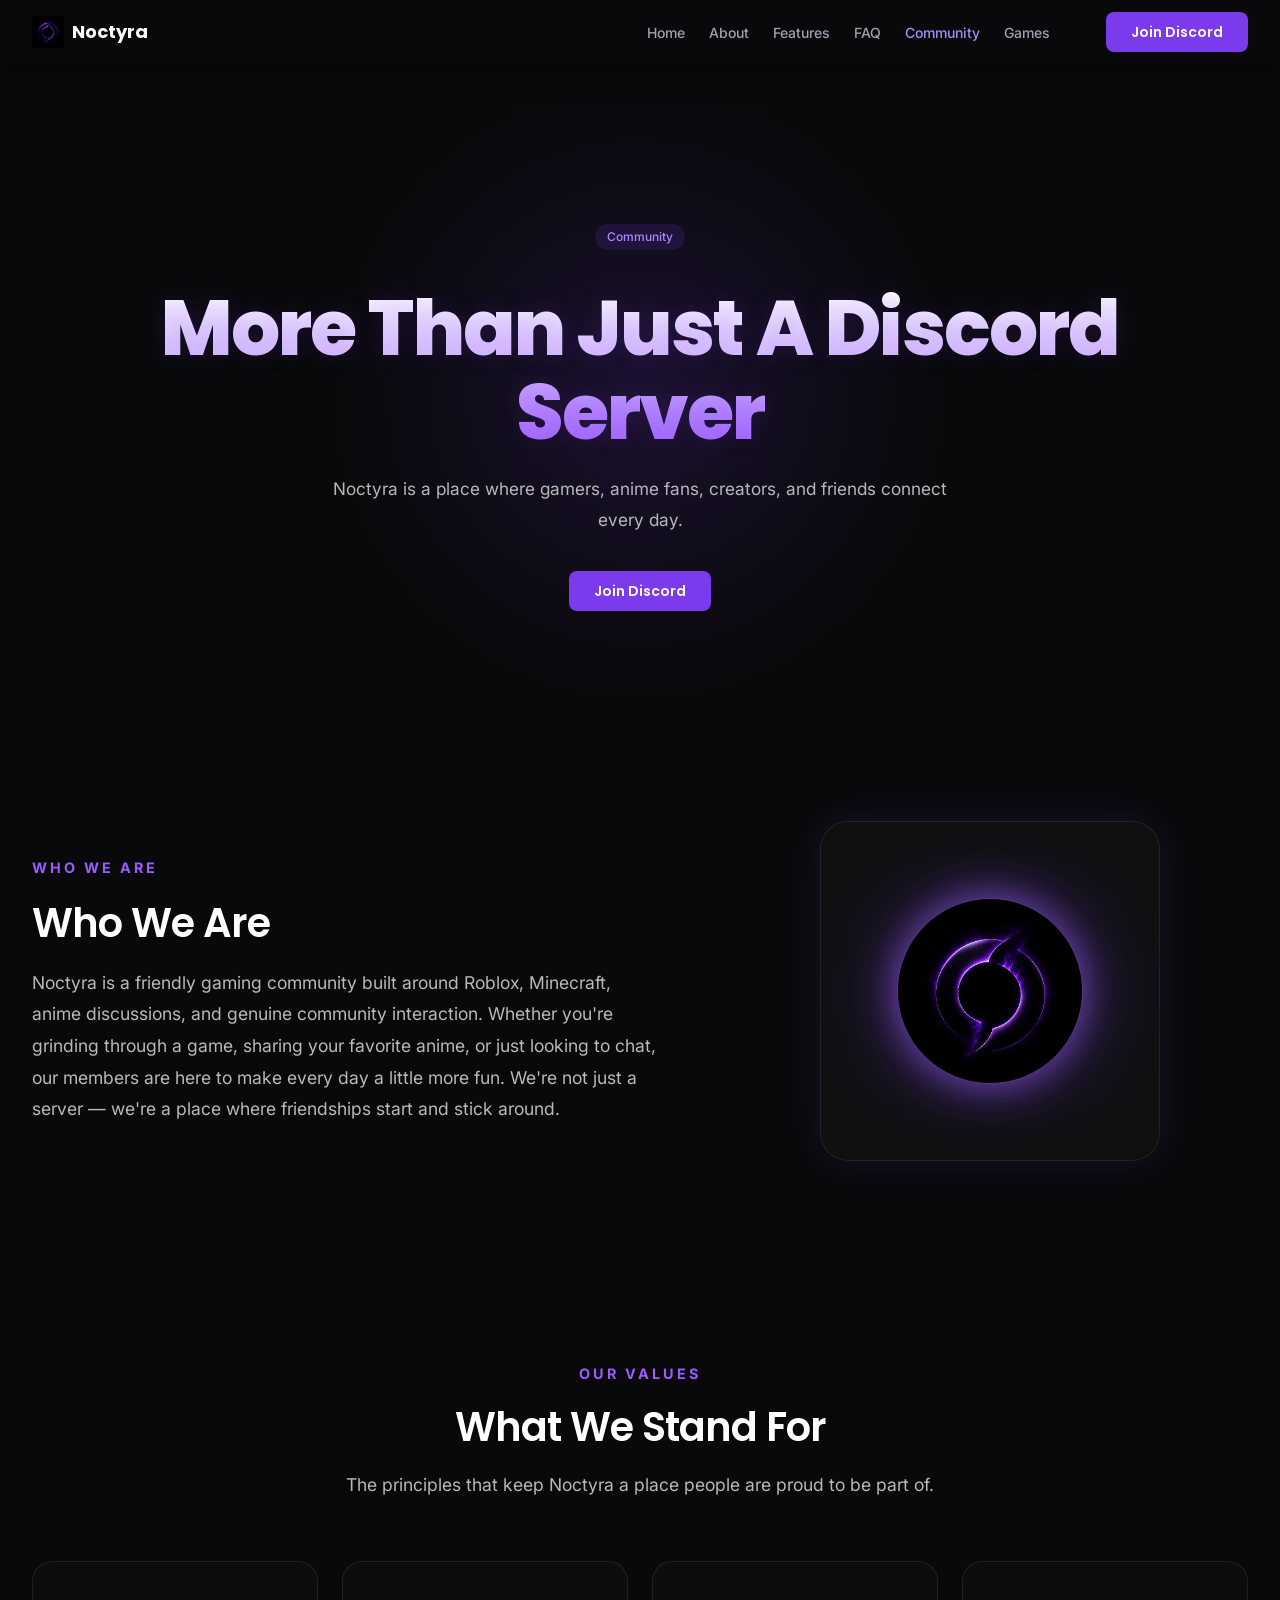
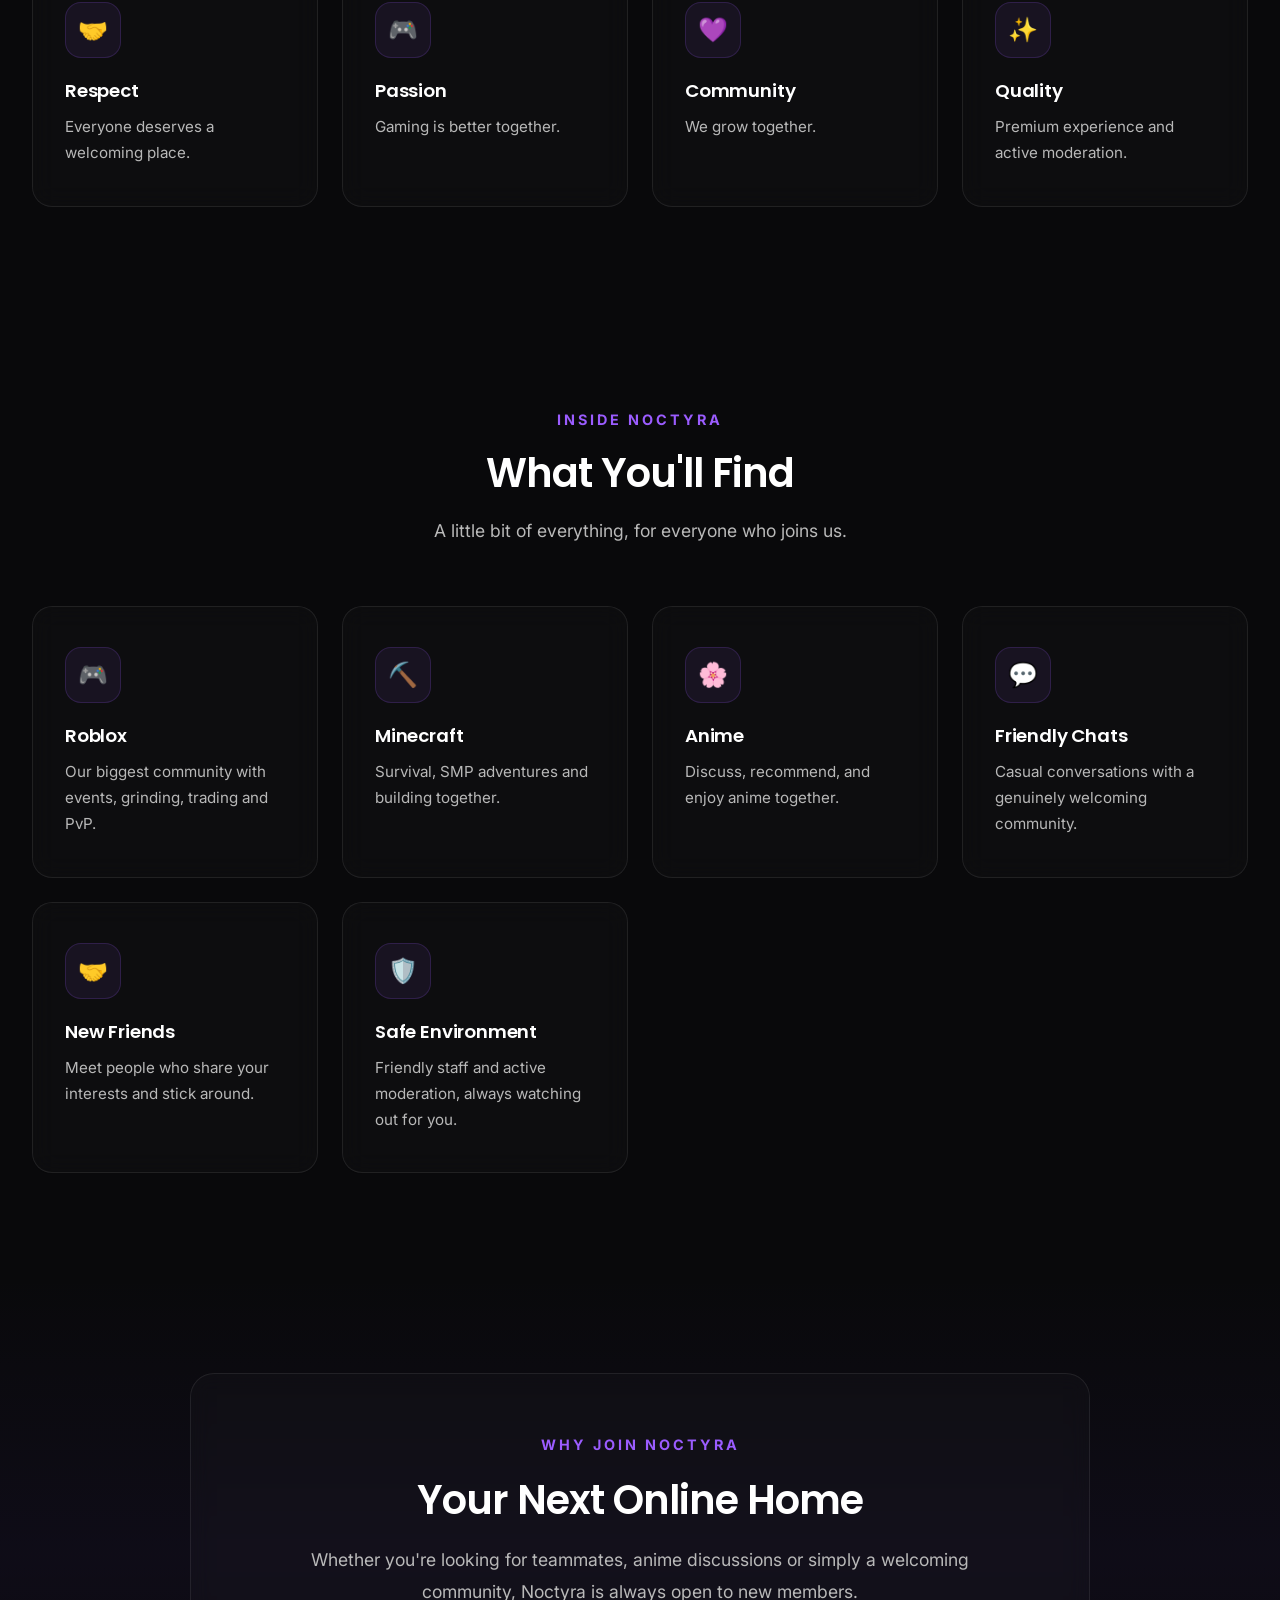
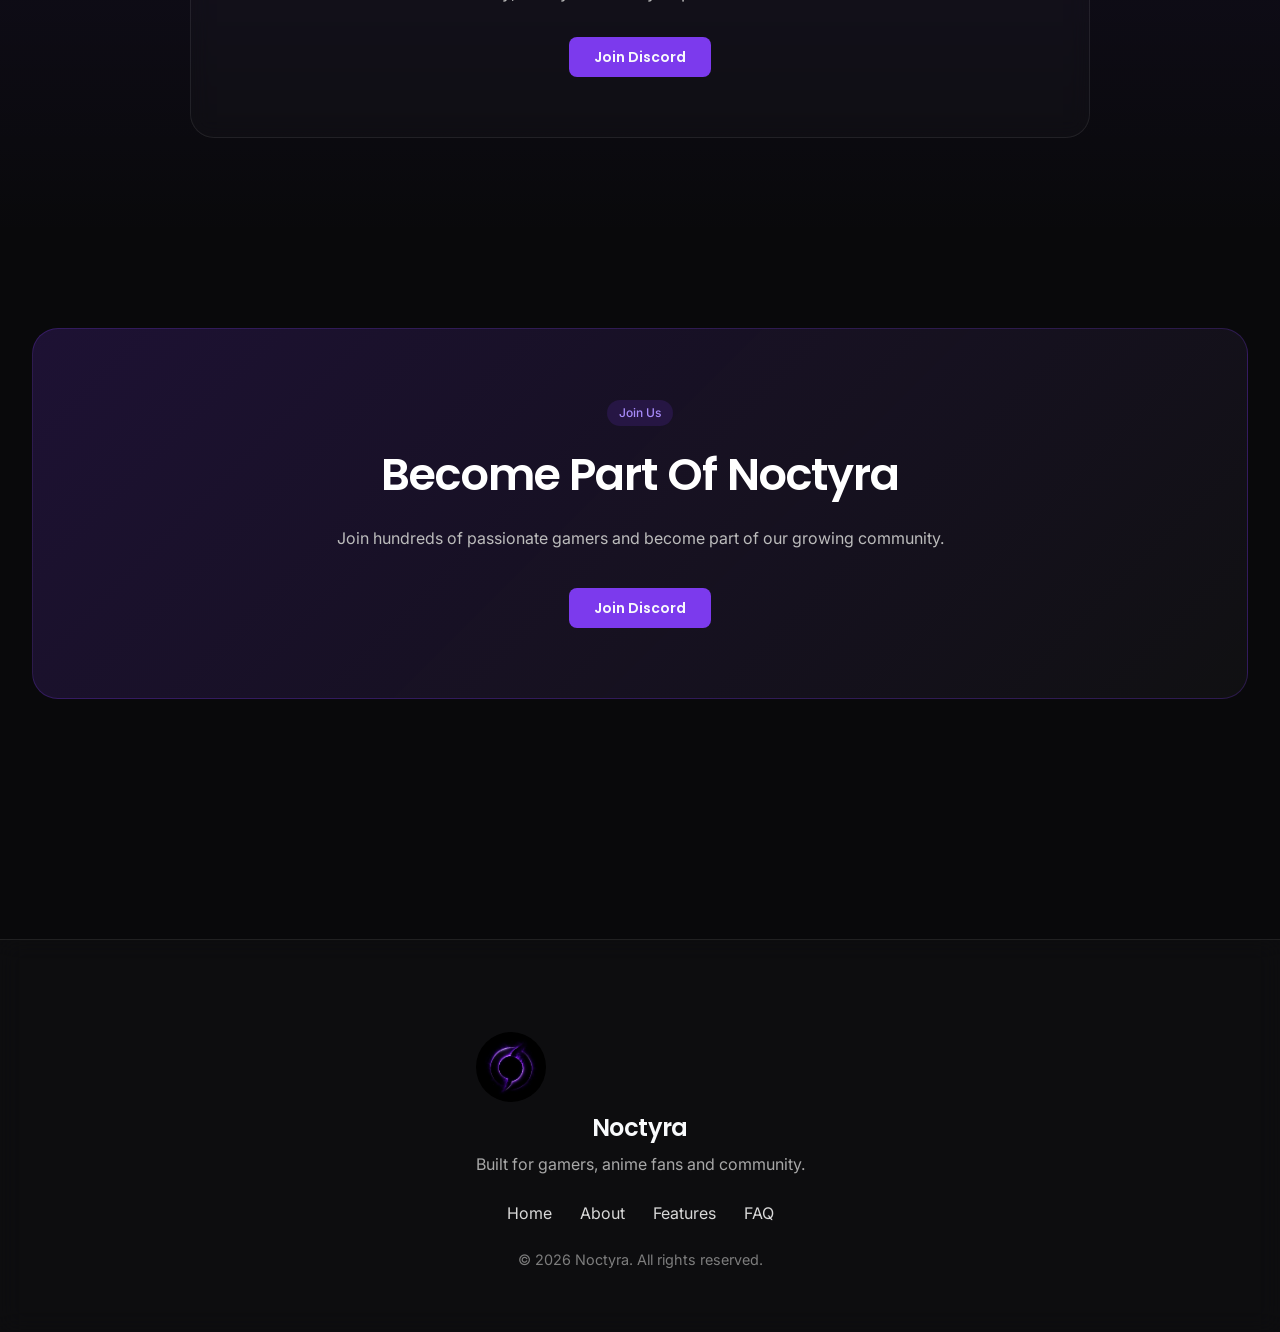
==== community.html @ 8eef592f "added community and edited navbar" ====
<!DOCTYPE html>
<html lang="en">
  <head>
    <meta charset="UTF-8" />
    <meta name="viewport" content="width=device-width, initial-scale=1.0" />
    <meta
      name="description"
      content="Noctyra — Official website of a premium gaming organization."
    />
    <meta name="theme-color" content="#09090B" />

    <title>Noctyra</title>

    <!-- Favicon -->
    <link rel="icon" type="image/svg+xml" href="favicon/favicon.svg" />

    <!-- Stylesheets (load order matters) -->
    <link rel="stylesheet" href="css/variables.css" />
    <link rel="stylesheet" href="css/reset.css" />
    <link rel="stylesheet" href="css/global.css" />
    <link rel="stylesheet" href="css/animations.css" />
    <link rel="stylesheet" href="css/components.css" />
    <link rel="stylesheet" href="css/home.css" />
    <link rel="stylesheet" href="css/community.css" />
  </head>

  <body>
    <!-- Loading Screen -->
    <div class="loader" data-loader role="status" aria-live="polite" aria-label="Loading">
      <div class="loader__spinner animate-spin" aria-hidden="true"></div>
      <p class="loader__text">Noctyra</p>
    </div>

    <div class="page">
      <!-- Skip Navigation -->
      <a class="skip-link" href="#main-content">Skip to main content</a>

      <!-- Header -->
      <header class="header header--hero" data-header role="banner">
        <div class="container header__inner">
          <a class="header__logo" href="index.html" aria-label="Noctyra — Home">
            <img src="assets/logo/logo.png" alt="Noctyra logo" width="32" height="32" />
            <span>Noctyra</span>
          </a>

          <nav class="nav" aria-label="Main navigation">
            <ul class="nav__list" role="list">
              <li><a href="index.html" class="nav__link">Home</a></li>
              <li><a class="nav__link" href="#about">About</a></li>
              <li><a class="nav__link" href="#features">Features</a></li>
              <li><a class="nav__link" href="#faq">FAQ</a></li>
              <li><a href="community.html" class="nav__link">Community</a></li>
              <li><a href="games.html" class="nav__link">Games</a><li>
            </ul>

            <a href="https://discord.gg/U5fAqrXTHS" class="btn btn--primary header__cta">
              Join Discord
            </a>
          </nav>

          <button
            class="nav-toggle"
            type="button"
            data-nav-toggle
            aria-expanded="false"
            aria-controls="mobile-nav"
            aria-label="Toggle navigation menu"
          >
            <span class="nav-toggle__icon" aria-hidden="true"></span>
          </button>
        </div>
      </header>

      <!-- Mobile Navigation -->
      <nav
        class="nav-mobile"
        id="mobile-nav"
        data-nav-mobile
        aria-label="Mobile navigation"
        aria-hidden="true"
      >
        <ul class="nav-mobile__list" role="list">
          <li><a class="nav-mobile__link" href="#home">Home</a></li>
          <li><a class="nav-mobile__link" href="#about">About</a></li>
          <li><a class="nav-mobile__link" href="#features">Features</a></li>
          <li><a class="nav-mobile__link" href="#faq">FAQ</a></li>
        </ul>
      </nav>

      <!-- Main Content -->
      <main class="page__main" id="main-content" role="main">

        <!-- ================= HERO ================= -->
        <section class="community-hero" id="community-hero">
          <div class="community-hero__bg" aria-hidden="true">
            <div class="community-hero__glow"></div>
          </div>

          <div class="container community-hero__inner">
            <span class="badge badge--primary">Community</span>
            <h1 class="community-title">More Than Just A Discord Server</h1>
            <p class="community-subtitle">
              Noctyra is a place where gamers, anime fans, creators, and friends connect every day.
            </p>
            <a
              href="https://discord.gg/U5fAqrXTHS"
              class="btn btn--primary"
              target="_blank"
              rel="noopener noreferrer"
            >
              Join Discord
            </a>
          </div>
        </section>

        <!-- ================= WHO WE ARE ================= -->
        <section class="who-section reveal" id="who-we-are">
          <div class="container who-grid">
            <div class="who-content">
              <span class="section-tag">WHO WE ARE</span>
              <h2 class="section-title">Who We Are</h2>
              <p class="section-text who-text">
                Noctyra is a friendly gaming community built around Roblox, Minecraft, anime
                discussions, and genuine community interaction. Whether you're grinding through a
                game, sharing your favorite anime, or just looking to chat, our members are here
                to make every day a little more fun. We're not just a server — we're a place
                where friendships start and stick around.
              </p>
            </div>

            <div class="who-visual" aria-hidden="true">
              <div class="who-visual__glow"></div>
              <div class="who-visual__frame">
                <img
                  src="assets/logo/logo.png"
                  alt=""
                  class="who-visual__logo"
                  width="180"
                  height="180"
                />
              </div>
            </div>
          </div>
        </section>

        <!-- ================= OUR VALUES ================= -->
        <section class="values-section reveal" id="values">
          <div class="container">
            <div class="section-intro">
              <span class="section-tag">OUR VALUES</span>
              <h2 class="section-title">What We Stand For</h2>
              <p class="section-text">
                The principles that keep Noctyra a place people are proud to be part of.
              </p>
            </div>

            <div class="features__grid">
              <div class="feature__card">
                <span class="feature__icon" aria-hidden="true">🤝</span>
                <h3>Respect</h3>
                <p>Everyone deserves a welcoming place.</p>
              </div>

              <div class="feature__card">
                <span class="feature__icon" aria-hidden="true">🎮</span>
                <h3>Passion</h3>
                <p>Gaming is better together.</p>
              </div>

              <div class="feature__card">
                <span class="feature__icon" aria-hidden="true">💜</span>
                <h3>Community</h3>
                <p>We grow together.</p>
              </div>

              <div class="feature__card">
                <span class="feature__icon" aria-hidden="true">✨</span>
                <h3>Quality</h3>
                <p>Premium experience and active moderation.</p>
              </div>
            </div>
          </div>
        </section>

        <!-- ================= WHAT YOU'LL FIND ================= -->
        <section class="find-section reveal" id="what-youll-find">
          <div class="container">
            <div class="section-intro">
              <span class="section-tag">INSIDE NOCTYRA</span>
              <h2 class="section-title">What You'll Find</h2>
              <p class="section-text">
                A little bit of everything, for everyone who joins us.
              </p>
            </div>

            <div class="features__grid">
              <div class="feature__card">
                <span class="feature__icon" aria-hidden="true">🎮</span>
                <h3>Roblox</h3>
                <p>Our biggest community with events, grinding, trading and PvP.</p>
              </div>

              <div class="feature__card">
                <span class="feature__icon" aria-hidden="true">⛏️</span>
                <h3>Minecraft</h3>
                <p>Survival, SMP adventures and building together.</p>
              </div>

              <div class="feature__card">
                <span class="feature__icon" aria-hidden="true">🌸</span>
                <h3>Anime</h3>
                <p>Discuss, recommend, and enjoy anime together.</p>
              </div>

              <div class="feature__card">
                <span class="feature__icon" aria-hidden="true">💬</span>
                <h3>Friendly Chats</h3>
                <p>Casual conversations with a genuinely welcoming community.</p>
              </div>

              <div class="feature__card">
                <span class="feature__icon" aria-hidden="true">🤝</span>
                <h3>New Friends</h3>
                <p>Meet people who share your interests and stick around.</p>
              </div>

              <div class="feature__card">
                <span class="feature__icon" aria-hidden="true">🛡️</span>
                <h3>Safe Environment</h3>
                <p>Friendly staff and active moderation, always watching out for you.</p>
              </div>
            </div>
          </div>
        </section>

        <!-- ================= WHY JOIN NOCTYRA ================= -->
        <section class="why-join about reveal" id="why-join">
          <div class="container about__card why-join__card">
            <span class="section-tag">WHY JOIN NOCTYRA</span>
            <h2 class="section-title">Your Next Online Home</h2>
            <p class="section-text">
              Whether you're looking for teammates, anime discussions or simply a welcoming
              community, Noctyra is always open to new members.
            </p>
            <a
              href="https://discord.gg/U5fAqrXTHS"
              class="btn btn--primary why-join__btn"
              target="_blank"
              rel="noopener noreferrer"
            >
              Join Discord
            </a>
          </div>
        </section>

        <!-- ================= FINAL CTA ================= -->
        <section class="community-cta reveal">
          <div class="container">
            <div class="cta-box">
              <span class="badge badge--primary">Join Us</span>
              <h2>Become Part Of Noctyra</h2>
              <p>
                Join hundreds of passionate gamers and become part of our growing community.
              </p>
              <a
                href="https://discord.gg/U5fAqrXTHS"
                class="btn btn--primary"
                target="_blank"
                rel="noopener noreferrer"
              >
                Join Discord
              </a>
            </div>
          </div>
        </section>

      </main>

      <!-- Footer -->
      <footer class="footer">
        <div class="container footer__inner">
          <div class="footer__brand">
            <img src="assets/logo/logo.png" alt="Noctyra Logo" width="70" height="70" />
            <h3>Noctyra</h3>
            <p>Built for gamers, anime fans and community.</p>
          </div>
          <div class="footer__links">
            <a href="#home">Home</a>
            <a href="#about">About</a>
            <a href="#features">Features</a>
            <a href="#faq">FAQ</a>
          </div>
          <div class="footer__copyright">
            © <span data-year>2026</span> Noctyra. All rights reserved.
          </div>
        </div>
      </footer>
    </div>

    <!-- Scripts (ES6 modules) -->
    <script type="module" src="js/main.js"></script>
  </body>
</html>
---- css/variables.css ----
/* ==========================================================================
   Noctyra — Design Tokens
   Single source of truth for colors, typography, spacing, and breakpoints.
   ========================================================================== */

:root {
  /* --------------------------------------------------------------------------
     Color Palette
     -------------------------------------------------------------------------- */
  --color-bg: #09090b;
  --color-surface: #111827;
  --color-primary: #7c3aed;
  --color-secondary: #a78bfa;
  --color-text: #f8fafc;
  --color-text-muted: #9ca3af;
  --color-border: #27272a;
  --color-success: #22c55e;
  --color-error: #ef4444;

  /* Derived colors */
  --color-primary-hover: #6d28d9;
  --color-primary-active: #5b21b6;
  --color-surface-elevated: #1f2937;
  --color-overlay: rgba(9, 9, 11, 0.85);
  --color-focus-ring: rgba(124, 58, 237, 0.5);

  /* --------------------------------------------------------------------------
     Typography
     -------------------------------------------------------------------------- */
  --font-heading: "Poppins", system-ui, -apple-system, sans-serif;
  --font-body: "Inter", system-ui, -apple-system, sans-serif;
  --font-button: "Poppins", system-ui, -apple-system, sans-serif;

  --font-weight-regular: 400;
  --font-weight-medium: 500;
  --font-weight-semibold: 600;
  --font-weight-bold: 700;

  --font-size-xs: 0.75rem;    /* 12px */
  --font-size-sm: 0.875rem;   /* 14px */
  --font-size-base: 1rem;     /* 16px */
  --font-size-lg: 1.125rem;   /* 18px */
  --font-size-xl: 1.25rem;    /* 20px */
  --font-size-2xl: 1.5rem;    /* 24px */
  --font-size-3xl: 1.875rem;  /* 30px */
  --font-size-4xl: 2.25rem;   /* 36px */
  --font-size-5xl: 3rem;      /* 48px */

  --line-height-tight: 1.2;
  --line-height-snug: 1.375;
  --line-height-normal: 1.5;
  --line-height-relaxed: 1.625;

  --letter-spacing-tight: -0.025em;
  --letter-spacing-normal: 0;
  --letter-spacing-wide: 0.025em;

  /* --------------------------------------------------------------------------
     Spacing Scale
     -------------------------------------------------------------------------- */
  --space-1: 0.25rem;   /* 4px */
  --space-2: 0.5rem;    /* 8px */
  --space-3: 0.75rem;   /* 12px */
  --space-4: 1rem;      /* 16px */
  --space-5: 1.25rem;   /* 20px */
  --space-6: 1.5rem;    /* 24px */
  --space-8: 2rem;      /* 32px */
  --space-10: 2.5rem;   /* 40px */
  --space-12: 3rem;     /* 48px */
  --space-16: 4rem;     /* 64px */
  --space-20: 5rem;     /* 80px */
  --space-24: 6rem;     /* 96px */

  /* --------------------------------------------------------------------------
     Layout
     -------------------------------------------------------------------------- */
  --container-sm: 640px;
  --container-md: 768px;
  --container-lg: 1024px;
  --container-xl: 1280px;
  --container-2xl: 1440px;

  --header-height: 4rem;
  --header-height-mobile: 3.5rem;

  /* --------------------------------------------------------------------------
     Borders & Radius
     -------------------------------------------------------------------------- */
  --radius-sm: 0.25rem;
  --radius-md: 0.5rem;
  --radius-lg: 0.75rem;
  --radius-xl: 1rem;
  --radius-full: 9999px;

  --border-width: 1px;
  --border-width-thick: 2px;

  /* --------------------------------------------------------------------------
     Shadows
     -------------------------------------------------------------------------- */
  --shadow-sm: 0 1px 2px rgba(0, 0, 0, 0.4);
  --shadow-md: 0 4px 12px rgba(0, 0, 0, 0.5);
  --shadow-lg: 0 8px 24px rgba(0, 0, 0, 0.6);
  --shadow-glow: 0 0 20px rgba(124, 58, 237, 0.15);

  /* --------------------------------------------------------------------------
     Transitions
     -------------------------------------------------------------------------- */
  --transition-fast: 150ms ease;
  --transition-base: 250ms ease;
  --transition-slow: 400ms ease;

  /* --------------------------------------------------------------------------
     Z-Index Scale
     -------------------------------------------------------------------------- */
  --z-base: 0;
  --z-dropdown: 100;
  --z-sticky: 200;
  --z-header: 300;
  --z-overlay: 400;
  --z-modal: 500;
  --z-loader: 600;
  --z-toast: 700;

  /* --------------------------------------------------------------------------
     Breakpoints (reference — use in media queries)
     mobile:  default (< 768px)
     tablet:  768px – 1023px
     desktop: 1024px+
     -------------------------------------------------------------------------- */
}
---- css/global.css ----
/* ==========================================================================
   Noctyra — Global Styles
   Base typography, layout utilities, and document-level rules.
   ========================================================================== */

/* --------------------------------------------------------------------------
   Font Imports
   -------------------------------------------------------------------------- */
@import url("https://fonts.googleapis.com/css2?family=Inter:wght@400;500;600&family=Poppins:wght@500;600;700&display=swap");

/* --------------------------------------------------------------------------
   Document
   -------------------------------------------------------------------------- */
body {
  font-family: var(--font-body);
  font-size: var(--font-size-base);
  font-weight: var(--font-weight-regular);
  color: var(--color-text);
  background-color: var(--color-bg);
}

/* --------------------------------------------------------------------------
   Typography
   -------------------------------------------------------------------------- */
h1,
h2,
h3,
h4,
h5,
h6 {
  font-family: var(--font-heading);
  font-weight: var(--font-weight-semibold);
  line-height: var(--line-height-tight);
  letter-spacing: var(--letter-spacing-tight);
  color: var(--color-text);
}

h1 {
  font-size: var(--font-size-3xl);
}

h2 {
  font-size: var(--font-size-2xl);
}

h3 {
  font-size: var(--font-size-xl);
}

h4 {
  font-size: var(--font-size-lg);
}

h5,
h6 {
  font-size: var(--font-size-base);
}

@media (min-width: 768px) {
  h1 {
    font-size: var(--font-size-4xl);
  }

  h2 {
    font-size: var(--font-size-3xl);
  }

  h3 {
    font-size: var(--font-size-2xl);
  }
}

@media (min-width: 1024px) {
  h1 {
    font-size: var(--font-size-5xl);
  }
}

p {
  color: var(--color-text-muted);
  line-height: var(--line-height-relaxed);
}

a {
  transition: color var(--transition-fast);
}

a:hover {
  color: var(--color-secondary);
}

/* --------------------------------------------------------------------------
   Layout — Container
   -------------------------------------------------------------------------- */
.container {
  width: 100%;
  max-width: var(--container-xl);
  margin-inline: auto;
  padding-inline: var(--space-4);
}

@media (min-width: 768px) {
  .container {
    padding-inline: var(--space-6);
  }
}

@media (min-width: 1024px) {
  .container {
    padding-inline: var(--space-8);
  }
}

/* --------------------------------------------------------------------------
   Layout — Page Structure
   -------------------------------------------------------------------------- */
.page {
  display: flex;
  flex-direction: column;
  min-height: 100vh;
  min-height: 100dvh;
}

.page__main {
  flex: 1;
}

/* --------------------------------------------------------------------------
   Accessibility — Skip Link
   -------------------------------------------------------------------------- */
.skip-link {
  position: absolute;
  top: var(--space-2);
  left: var(--space-2);
  z-index: var(--z-toast);
  padding: var(--space-2) var(--space-4);
  font-family: var(--font-button);
  font-size: var(--font-size-sm);
  font-weight: var(--font-weight-semibold);
  color: var(--color-text);
  background-color: var(--color-primary);
  border-radius: var(--radius-md);
  transform: translateY(-200%);
  transition: transform var(--transition-fast);
}

.skip-link:focus {
  transform: translateY(0);
}

/* --------------------------------------------------------------------------
   Accessibility — Screen Reader Only
   -------------------------------------------------------------------------- */
.sr-only {
  position: absolute;
  width: 1px;
  height: 1px;
  padding: 0;
  margin: -1px;
  overflow: hidden;
  clip: rect(0, 0, 0, 0);
  white-space: nowrap;
  border: 0;
}

/* --------------------------------------------------------------------------
   Utility — Text
   -------------------------------------------------------------------------- */
.text-muted {
  color: var(--color-text-muted);
}

.text-center {
  text-align: center;
}

/* --------------------------------------------------------------------------
   Utility — Visibility
   -------------------------------------------------------------------------- */
.is-hidden {
  display: none !important;
}

.is-visible {
  display: block !important;
}

/* Respect reduced motion globally */
@media (prefers-reduced-motion: reduce) {
  *,
  *::before,
  *::after {
    animation-duration: 0.01ms !important;
    animation-iteration-count: 1 !important;
    transition-duration: 0.01ms !important;
    scroll-behavior: auto !important;
  }
}
---- css/animations.css ----
/* ==========================================================================
   Noctyra — Animations
   Keyframes and reusable animation utilities. Subtle, premium motion only.
   ========================================================================== */

/* --------------------------------------------------------------------------
   Keyframes
   -------------------------------------------------------------------------- */
@keyframes fade-in {
  from {
    opacity: 0;
  }

  to {
    opacity: 1;
  }
}

@keyframes fade-out {
  from {
    opacity: 1;
  }

  to {
    opacity: 0;
  }
}

@keyframes slide-up {
  from {
    opacity: 0;
    transform: translateY(1rem);
  }

  to {
    opacity: 1;
    transform: translateY(0);
  }
}

@keyframes slide-down {
  from {
    opacity: 0;
    transform: translateY(-0.5rem);
  }

  to {
    opacity: 1;
    transform: translateY(0);
  }
}

@keyframes scale-in {
  from {
    opacity: 0;
    transform: scale(0.95);
  }

  to {
    opacity: 1;
    transform: scale(1);
  }
}

@keyframes spin {
  to {
    transform: rotate(360deg);
  }
}

@keyframes pulse-subtle {
  0%,
  100% {
    opacity: 1;
  }

  50% {
    opacity: 0.6;
  }
}

@keyframes float-particle {
  0%,
  100% {
    opacity: 0.2;
    transform: translateY(0) translateX(0);
  }

  50% {
    opacity: 0.5;
    transform: translateY(-1.5rem) translateX(0.5rem);
  }
}

@keyframes hero-fade-in {
  from {
    opacity: 0;
    transform: translateY(1.25rem);
  }

  to {
    opacity: 1;
    transform: translateY(0);
  }
}

@keyframes glow-pulse {
  0%,
  100% {
    opacity: 0.6;
    transform: scale(1);
  }

  50% {
    opacity: 1;
    transform: scale(1.05);
  }
}

/* --------------------------------------------------------------------------
   Animation Utilities
   -------------------------------------------------------------------------- */
.animate-fade-in {
  animation: fade-in var(--transition-slow) ease forwards;
}

.animate-slide-up {
  animation: slide-up var(--transition-slow) ease forwards;
}

.animate-slide-down {
  animation: slide-down var(--transition-base) ease forwards;
}

.animate-scale-in {
  animation: scale-in var(--transition-slow) ease forwards;
}

/* Stagger delays for sequential reveals */
.animate-delay-1 {
  animation-delay: 100ms;
}

.animate-delay-2 {
  animation-delay: 200ms;
}

.animate-delay-3 {
  animation-delay: 300ms;
}

.animate-delay-4 {
  animation-delay: 400ms;
}

/* Scroll-triggered reveal (applied via JS) */
[data-animate] {
  opacity: 0;
  transform: translateY(1rem);
  transition:
    opacity var(--transition-slow) ease,
    transform var(--transition-slow) ease;
}

[data-animate].is-visible {
  opacity: 1;
  transform: translateY(0);
}

/* Loading spinner */
.animate-spin {
  animation: spin 0.8s linear infinite;
}
---- css/components.css ----
/* ==========================================================================
   Noctyra — Components
   Reusable UI components shared across all pages.
   ========================================================================== */

/* --------------------------------------------------------------------------
   Buttons
   -------------------------------------------------------------------------- */
.btn {
  display: inline-flex;
  align-items: center;
  justify-content: center;
  gap: var(--space-2);
  padding: var(--space-3) var(--space-6);
  font-family: var(--font-button);
  font-size: var(--font-size-sm);
  font-weight: var(--font-weight-semibold);
  line-height: 1;
  text-align: center;
  white-space: nowrap;
  border: var(--border-width) solid transparent;
  border-radius: var(--radius-md);
  transition:
    background-color var(--transition-fast),
    border-color var(--transition-fast),
    color var(--transition-fast),
    box-shadow var(--transition-fast),
    transform var(--transition-fast);
}

.btn:active {
  transform: scale(0.98);
}

.btn--primary {
  color: var(--color-text);
  background-color: var(--color-primary);
  position: relative;
  overflow: hidden;
}


.btn--primary:hover {
  transform: translateY(-4px) scale(1.04);
  box-shadow:
    0 0 20px rgba(124,58,238,.45),
    0 15px 40px rgba(124,58,238,.35);
}

.btn--primary:active {
  background-color: var(--color-primary-active);
}

.btn--secondary {
  color: var(--color-text);
  background-color: transparent;
  border-color: var(--color-border);
}

.btn--secondary:hover {
  border-color: var(--color-secondary);
  color: var(--color-secondary);
}

.btn--ghost {
  color: var(--color-text-muted);
  background-color: transparent;
}

.btn--ghost:hover {
  color: var(--color-text);
  background-color: var(--color-surface);
}

.btn--sm {
  padding: var(--space-2) var(--space-4);
  font-size: var(--font-size-xs);
}

.btn--lg {
  padding: var(--space-4) var(--space-8);
  font-size: var(--font-size-base);
}

/* --------------------------------------------------------------------------
   Header & Navigation
   -------------------------------------------------------------------------- */
.header {
  position: sticky;
  top: 0;
  z-index: var(--z-header);
  height: var(--header-height-mobile);

  background: rgba(10, 10, 18, 0.65);

  backdrop-filter: blur(18px);
  -webkit-backdrop-filter: blur(18px);

  border-bottom: 1px solid rgba(155, 92, 255, 0.12);

  box-shadow: 0 10px 30px rgba(0, 0, 0, 0.25);

  transition:
    background-color var(--transition-base),
    border-color var(--transition-base),
    backdrop-filter var(--transition-base),
    -webkit-backdrop-filter var(--transition-base),
    box-shadow var(--transition-base);
}

/* Transparent on hero pages — glassmorphism applied via .is-scrolled (navbar.js) */
.header--hero {
  background-color: transparent;
  backdrop-filter: none;
  -webkit-backdrop-filter: none;
  border-bottom-color: transparent;
}

.header--hero.is-scrolled {
  background-color: rgba(9, 9, 11, 0.75);
  backdrop-filter: blur(16px);
  -webkit-backdrop-filter: blur(16px);
  border-bottom-color: var(--color-border);
}

@media (min-width: 768px) {
  .header {
    height: var(--header-height);
  }
}

.header__inner {
  display: flex;
  align-items: center;
  justify-content: space-between;
  height: 100%;
}

.header__logo {
  display: flex;
  align-items: center;
  gap: var(--space-2);
  font-family: var(--font-heading);
  font-size: var(--font-size-lg);
  font-weight: var(--font-weight-bold);
  color: var(--color-text);
}

.header__logo img {
  width: 2rem;
  height: 2rem;
}

.nav {
  display: none;
}

@media (min-width: 768px) {
  .nav {
    display: flex;
    align-items: center;
    gap: var(--space-8);
  }
}

.nav__list {
  display: flex;
  align-items: center;
  gap: var(--space-6);
}

.nav__link {
  font-family: var(--font-body);
  font-size: var(--font-size-sm);
  font-weight: var(--font-weight-medium);
  color: var(--color-text-muted);
  transition: color var(--transition-fast);
}

.nav__link:hover,
.nav__link.is-active {
  color: var(--color-text);
}

.nav__link.is-active {
  color: var(--color-secondary);
}

/* Mobile menu toggle */
.nav-toggle {
  display: flex;
  align-items: center;
  justify-content: center;
  width: 2.5rem;
  height: 2.5rem;
  color: var(--color-text);
  border-radius: var(--radius-md);
  transition: background-color var(--transition-fast);
}

.nav-toggle:hover {
  background-color: var(--color-surface);
}

@media (min-width: 768px) {
  .nav-toggle {
    display: none;
  }
}

.nav-toggle__icon {
  position: relative;
  width: 1.25rem;
  height: 2px;
  background-color: currentColor;
  transition: background-color var(--transition-fast);
}

.nav-toggle__icon::before,
.nav-toggle__icon::after {
  content: "";
  position: absolute;
  left: 0;
  width: 100%;
  height: 2px;
  background-color: currentColor;
  transition: transform var(--transition-base);
}

.nav-toggle__icon::before {
  top: -6px;
}

.nav-toggle__icon::after {
  top: 6px;
}

.nav-toggle[aria-expanded="true"] .nav-toggle__icon {
  background-color: transparent;
}

.nav-toggle[aria-expanded="true"] .nav-toggle__icon::before {
  transform: translateY(6px) rotate(45deg);
}

.nav-toggle[aria-expanded="true"] .nav-toggle__icon::after {
  transform: translateY(-6px) rotate(-45deg);
}

/* Mobile navigation drawer */
.nav-mobile {
  position: fixed;
  inset: var(--header-height-mobile) 0 0 0;
  z-index: var(--z-overlay);
  display: flex;
  flex-direction: column;
  padding: var(--space-6);
  background-color: var(--color-bg);
  border-top: var(--border-width) solid var(--color-border);
  transform: translateX(100%);
  transition: transform var(--transition-base);
}

.nav-mobile.is-open {
  transform: translateX(0);
}

@media (min-width: 768px) {
  .nav-mobile {
    display: none;
  }
}

.nav-mobile__list {
  display: flex;
  flex-direction: column;
  gap: var(--space-4);
}

.nav-mobile__link {
  display: block;
  padding: var(--space-3) 0;
  font-size: var(--font-size-lg);
  font-weight: var(--font-weight-medium);
  color: var(--color-text-muted);
  border-bottom: var(--border-width) solid var(--color-border);
  transition: color var(--transition-fast);
}

.nav-mobile__link:hover,
.nav-mobile__link.is-active {
  color: var(--color-text);
}

/* --------------------------------------------------------------------------
   Footer
   -------------------------------------------------------------------------- */
.footer {
  padding-block: var(--space-8);
  border-top: var(--border-width) solid var(--color-border);
  background-color: var(--color-surface);
}

.footer__inner {
  display: flex;
  flex-direction: column;
  gap: var(--space-6);
  align-items: center;
  text-align: center;
}

@media (min-width: 768px) {
  .footer__inner {
    flex-direction: row;
    justify-content: space-between;
    text-align: left;
  }
}

.footer__copy {
  font-size: var(--font-size-sm);
  color: var(--color-text-muted);
}

/* --------------------------------------------------------------------------
   Cards
   -------------------------------------------------------------------------- */
.card {
  padding: var(--space-6);
  background-color: var(--color-surface);
  border: var(--border-width) solid var(--color-border);
  border-radius: var(--radius-lg);
  transition:
    border-color var(--transition-fast),
    box-shadow var(--transition-fast);
}

.card:hover {
  border-color: var(--color-primary);
  box-shadow: var(--shadow-glow);
}

/* --------------------------------------------------------------------------
   Loading Screen
   -------------------------------------------------------------------------- */
.loader {
  position: fixed;
  inset: 0;
  z-index: var(--z-loader);
  display: flex;
  flex-direction: column;
  align-items: center;
  justify-content: center;
  gap: var(--space-6);
  background-color: var(--color-bg);
  transition: opacity var(--transition-slow), visibility var(--transition-slow);
}

.loader.is-hidden {
  opacity: 0;
  visibility: hidden;
  pointer-events: none;
}

.loader__spinner {
  width: 2.5rem;
  height: 2.5rem;
  border: 2px solid var(--color-border);
  border-top-color: var(--color-primary);
  border-radius: var(--radius-full);
}

.loader__text {
  font-family: var(--font-heading);
  font-size: var(--font-size-sm);
  font-weight: var(--font-weight-medium);
  color: var(--color-text-muted);
  letter-spacing: var(--letter-spacing-wide);
}

/* --------------------------------------------------------------------------
   Form Elements (base)
   -------------------------------------------------------------------------- */
.input {
  width: 100%;
  padding: var(--space-3) var(--space-4);
  font-size: var(--font-size-sm);
  color: var(--color-text);
  background-color: var(--color-surface);
  border: var(--border-width) solid var(--color-border);
  border-radius: var(--radius-md);
  transition: border-color var(--transition-fast), box-shadow var(--transition-fast);
}

.input::placeholder {
  color: var(--color-text-muted);
}

.input:focus {
  border-color: var(--color-primary);
  box-shadow: 0 0 0 3px var(--color-focus-ring);
}

.input--error {
  border-color: var(--color-error);
}

/* --------------------------------------------------------------------------
   Badges
   -------------------------------------------------------------------------- */
.badge {
  display: inline-flex;
  align-items: center;
  padding: var(--space-1) var(--space-3);
  font-size: var(--font-size-xs);
  font-weight: var(--font-weight-medium);
  border-radius: var(--radius-full);
}

.badge--primary {
  color: var(--color-secondary);
  background-color: rgba(124, 58, 237, 0.15);
}

.badge--success {
  color: var(--color-success);
  background-color: rgba(34, 197, 94, 0.15);
}

.badge--error {
  color: var(--color-error);
  background-color: rgba(239, 68, 68, 0.15);
}

.btn--primary::before {
  content: "";
  position: absolute;
  top: 0;
  left: -120%;
  width: 60%;
  height: 100%;
  background: linear-gradient(
    90deg,
    transparent,
    rgba(255,255,255,.35),
    transparent
  );
  transform: skewX(-25deg);
  transition: left .7s ease;
}

.btn--primary:hover::before {
  left: 150%;
}
---- css/home.css ----
/* ==========================================================================
   Noctyra — Home Page Styles
   Hero section styles for index.html
   ========================================================================== */

/* --------------------------------------------------------------------------
   Hero — Layout
   -------------------------------------------------------------------------- */
.hero {
  position: relative;
  display: flex;
  align-items: center;
  min-height: 100vh;
  min-height: 100dvh;
  overflow: hidden;
  background-color: var(--color-bg);
}

.hero__inner {
  position: relative;
  z-index: var(--z-base);
  display: flex;
  flex-direction: column;
  align-items: center;
  gap: var(--space-12);
  width: 100%;
  padding-block: calc(var(--header-height-mobile) + var(--space-8)) var(--space-12);
}

@media (min-width: 1024px) {
  .hero__inner {
    flex-direction: row;
    align-items: center;
    justify-content: space-between;
    gap: var(--space-16);
    padding-block: var(--space-16);
  }
}

/* --------------------------------------------------------------------------
   Hero — Background
   -------------------------------------------------------------------------- */
.hero__bg {
  position: absolute;
  inset: 0;
  pointer-events: none;
}

.hero__glow {
  position: absolute;
  top: 50%;
  right: 10%;
  width: min(60vw, 32rem);
  height: min(60vw, 32rem);
  background: radial-gradient(
    circle,
    rgba(124, 58, 237, 0.18) 0%,
    rgba(124, 58, 237, 0.06) 40%,
    transparent 70%
  );
  border-radius: var(--radius-full);
  transform: translateY(-50%);
  opacity: 0.8;
}

@media (min-width: 1024px) {
  .hero__glow {
    right: 15%;
    width: 36rem;
    height: 36rem;
  }
}

/* Particles */
.hero__particles {
  position: absolute;
  inset: 0;
}

.hero__particle {
  position: absolute;
  width: 3px;
  height: 3px;
  background-color: var(--color-secondary);
  border-radius: var(--radius-full);
  opacity: 0.25;
  animation: float-particle 8s ease-in-out infinite;
  will-change: transform, opacity;
}

.hero__particle:nth-child(1)  { top: 12%; left: 8%;   animation-duration: 9s;  animation-delay: 0s; }
.hero__particle:nth-child(2)  { top: 22%; left: 18%;  animation-duration: 11s; animation-delay: 1s; }
.hero__particle:nth-child(3)  { top: 8%;  left: 42%;  animation-duration: 10s; animation-delay: 2s; }
.hero__particle:nth-child(4)  { top: 35%; left: 5%;   animation-duration: 12s; animation-delay: 0.5s; }
.hero__particle:nth-child(5)  { top: 55%; left: 12%;  animation-duration: 9s;  animation-delay: 3s; }
.hero__particle:nth-child(6)  { top: 70%; left: 25%;  animation-duration: 11s; animation-delay: 1.5s; }
.hero__particle:nth-child(7)  { top: 18%; left: 72%;  animation-duration: 10s; animation-delay: 2.5s; }
.hero__particle:nth-child(8)  { top: 45%; left: 85%;  animation-duration: 13s; animation-delay: 0.8s; }
.hero__particle:nth-child(9)  { top: 65%; left: 78%;  animation-duration: 9s;  animation-delay: 4s; }
.hero__particle:nth-child(10) { top: 82%; left: 55%;  animation-duration: 11s; animation-delay: 1.2s; }
.hero__particle:nth-child(11) { top: 40%; left: 50%;  animation-duration: 14s; animation-delay: 3.5s; }
.hero__particle:nth-child(12) { top: 88%; left: 38%;  animation-duration: 10s; animation-delay: 2s; }

/* --------------------------------------------------------------------------
   Hero — Content (Left)
   -------------------------------------------------------------------------- */
.hero__content {
  display: flex;
  flex-direction: column;
  align-items: center;
  text-align: center;
  max-width: 36rem;
  animation: hero-fade-in 0.9s ease forwards;
}

@media (min-width: 1024px) {
  .hero__content {
    align-items: flex-start;
    text-align: left;
    flex: 1;
    max-width: 34rem;
  }
}

.hero__badge {
  margin-bottom: var(--space-5);
  padding: var(--space-2) var(--space-4);
  font-family: var(--font-body);
  font-size: var(--font-size-xs);
  font-weight: var(--font-weight-medium);
  letter-spacing: var(--letter-spacing-wide);
  text-transform: uppercase;
  animation: hero-fade-in 0.9s ease 0.1s both;
}

.hero__title {
  margin-bottom: var(--space-5);
  font-family: var(--font-heading);
  font-size: var(--font-size-4xl);
  font-weight: var(--font-weight-bold);
  line-height: var(--line-height-tight);
  letter-spacing: var(--letter-spacing-tight);
  color: #ffffff;
  text-shadow:
    0 0 10px rgba(124, 58, 238, 0.25),
    0 0 25px rgba(124, 58, 238, 0.15);
  animation: hero-fade-in 0.9s ease 0.2s both;
}

@media (min-width: 768px) {
  .hero__title {
    font-size: var(--font-size-5xl);
  }
}

@media (min-width: 1024px) {
  .hero__title {
    font-size: clamp(2.75rem, 5vw, 3.75rem);
  }
}

.hero__subtitle {
  margin-bottom: var(--space-8);
  font-family: var(--font-body);
  font-size: var(--font-size-base);
  line-height: var(--line-height-relaxed);
  color: var(--color-text-muted);
  animation: hero-fade-in 0.9s ease 0.35s both;
}

@media (min-width: 768px) {
  .hero__subtitle {
    font-size: var(--font-size-lg);
  }
}

.hero__actions {
  display: flex;
  flex-wrap: wrap;
  gap: var(--space-4);
  justify-content: center;
  animation: hero-fade-in 0.9s ease 0.5s both;
}

@media (min-width: 1024px) {
  .hero__actions {
    justify-content: flex-start;
  }
}

/* --------------------------------------------------------------------------
   Hero — Buttons
   -------------------------------------------------------------------------- */
.hero__btn {
  position: relative;
  padding: var(--space-3) var(--space-8);
  border-radius: var(--radius-lg);
  overflow: hidden;
  transition:
    transform var(--transition-base),
    box-shadow var(--transition-base),
    background-color var(--transition-fast),
    border-color var(--transition-fast),
    color var(--transition-fast);
}

.hero__btn::after {
  content: "";
  position: absolute;
  top: 0;
  left: -75%;
  width: 45%;
  height: 100%;
  background: linear-gradient(115deg, transparent, rgba(255, 255, 255, 0.35), transparent);
  transform: skewX(-20deg);
  pointer-events: none;
  transition: left 0.65s ease;
}

.hero__btn:hover::after {
  left: 130%;
}

@media (prefers-reduced-motion: reduce) {
  .hero__btn::after {
    display: none;
  }
}

.hero__btn.btn--primary {
  box-shadow: 0 0 24px rgba(124, 58, 237, 0.25);
}

.hero__btn.btn--primary:hover {
  transform: translateY(-2px);
  box-shadow: 0 4px 28px rgba(124, 58, 237, 0.4);
}

.hero__btn.btn--secondary:hover {
  transform: translateY(-2px);
  box-shadow: 0 4px 20px rgba(167, 139, 250, 0.12);
}

.hero__btn:active {
  transform: translateY(0) scale(0.98);
}

/* --------------------------------------------------------------------------
   Hero — Visual (Right)
   -------------------------------------------------------------------------- */
.hero__visual {
  display: flex;
  align-items: center;
  justify-content: center;
  flex: 1;
  width: 100%;
  animation: hero-fade-in 1s ease 0.4s both;
}

.hero__logo-wrap {
  position: relative;
  display: flex;
  align-items: center;
  justify-content: center;
  width: min(18rem, 70vw);
  height: min(18rem, 70vw);
  animation: floatLogo 6s ease-in-out infinite;
}

@media (min-width: 768px) {
  .hero__logo-wrap {
    width: 20rem;
    height: 20rem;
  }
}

@media (min-width: 1024px) {
  .hero__logo-wrap {
    width: 22rem;
    height: 22rem;
  }
}

.hero__logo-glow {
  position: absolute;
  inset: -20%;
  background: radial-gradient(
    circle,
    rgba(124, 58, 237, 0.3) 0%,
    rgba(124, 58, 237, 0.08) 45%,
    transparent 70%
  );
  border-radius: var(--radius-full);
  animation: pulseGlow 3s ease-in-out infinite;
  will-change: transform, opacity;
}

.hero__logo-ring {
  position: absolute;
  inset: 0;
  border: var(--border-width) solid rgba(124, 58, 237, 0.25);
  border-radius: var(--radius-full);
  box-shadow:
    0 0 40px rgba(124, 58, 237, 0.15),
    inset 0 0 40px rgba(124, 58, 237, 0.05);
}

.hero__logo-slot {
  position: relative;
  z-index: 1;
  display: flex;
  align-items: center;
  justify-content: center;
  width: 72%;
  height: 72%;
  overflow: hidden;
  background-color: rgba(17, 24, 39, 0.6);
  border: var(--border-width) solid rgba(167, 139, 250, 0.15);
  border-radius: var(--radius-full);
  backdrop-filter: blur(8px);
  -webkit-backdrop-filter: blur(8px);
}

.hero__logo-image {
  width: 100%;
  height: 100%;
  object-fit: cover;
  border-radius: var(--radius-full);
}

.hero__logo-label {
  font-family: var(--font-heading);
  font-size: var(--font-size-sm);
  font-weight: var(--font-weight-medium);
  color: var(--color-text-muted);
  letter-spacing: var(--letter-spacing-wide);
  text-transform: uppercase;
  opacity: 0.5;
}

/* --------------------------------------------------------------------------
   About
   -------------------------------------------------------------------------- */
.about {
  padding: 120px 0;
  text-align: center;
  background: linear-gradient(
    180deg,
    transparent 0%,
    rgba(120, 70, 255, 0.05) 50%,
    transparent 100%
  );
}

.section-tag {
  color: #9b5cff;
  font-size: 0.9rem;
  font-weight: 700;
  letter-spacing: 3px;
  text-transform: uppercase;
}

.section-title {
  font-size: 2.5rem;
  margin: 20px 0;
  color: #fff;
}

.section-text {
  max-width: 750px;
  margin: 0 auto;
  color: #b9b9b9;
  line-height: 1.8;
  font-size: 1.1rem;
}

/* --------------------------------------------------------------------------
   About — Card
   -------------------------------------------------------------------------- */
.about__card {
  position: relative;
  max-width: 900px;
  margin: 0 auto;
  padding: 60px;
  overflow: hidden;
  border: 1px solid rgba(255, 255, 255, 0.08);
  border-radius: 24px;
  background: rgba(255, 255, 255, 0.02);
  backdrop-filter: blur(10px);
  transition: all 0.35s ease;
}

.about__card:hover {
  transform: translateY(-8px) scale(1.01);
  border-color: rgba(155, 92, 255, 0.55);
  box-shadow:
    0 0 30px rgba(155, 92, 255, 0.2),
    0 0 60px rgba(155, 92, 255, 0.1);
}

.about__card::before {
  content: "";
  position: absolute;
  inset: 0;
  border-radius: 24px;
  background: radial-gradient(circle at var(--x, 50%) var(--y, 50%), rgba(155, 92, 255, 0.18), transparent 45%);
  opacity: 0;
  transition: opacity 0.3s ease;
  pointer-events: none;
}

.about__card:hover::before {
  opacity: 1;
}

/* --------------------------------------------------------------------------
   Features
   -------------------------------------------------------------------------- */
.features {
  padding: 120px 0;
}

.features__grid {
  margin-top: 60px;
  display: grid;
  grid-template-columns: repeat(auto-fit, minmax(280px, 1fr));
  gap: 24px;
}

/*
  .feature__card is used on a <div> for most cards and on an <a> for the
  Gaming card (which links to games.html). Using the same class for both
  keeps the hover animation, layout, and spacing identical either way.
*/
.feature__card {
  position: relative;
  display: block;
  padding: 40px 32px;
  overflow: hidden;
  color: inherit;
  text-decoration: none;
  border-radius: 20px;
  background: rgba(255, 255, 255, 0.02);
  border: 1px solid rgba(255, 255, 255, 0.08);
  backdrop-filter: blur(12px);
  -webkit-backdrop-filter: blur(12px);
  transition:
    transform 0.45s cubic-bezier(0.2, 0.8, 0.2, 1),
    border-color 0.4s ease,
    background-color 0.4s ease,
    box-shadow 0.45s ease;
}

/* Top shine line — appears on hover */
.feature__card::before {
  content: "";
  position: absolute;
  top: 0;
  left: 0;
  right: 0;
  height: 1px;
  background: linear-gradient(90deg, transparent, rgba(155, 92, 255, 0.7), transparent);
  opacity: 0;
  transition: opacity 0.4s ease;
}

/* Soft corner glow — appears on hover */
.feature__card::after {
  content: "";
  position: absolute;
  top: -35%;
  right: -30%;
  width: 65%;
  height: 65%;
  background: radial-gradient(circle, rgba(155, 92, 255, 0.22), transparent 70%);
  opacity: 0;
  transform: scale(0.9);
  transition: opacity 0.5s ease, transform 0.5s ease;
  pointer-events: none;
}

.feature__card:hover {
  transform: translateY(-10px);
  border-color: rgba(155, 92, 255, 0.5);
  background: rgba(255, 255, 255, 0.035);
  box-shadow:
    0 20px 40px rgba(0, 0, 0, 0.35),
    0 0 40px rgba(155, 92, 255, 0.18);
}

.feature__card:hover::before {
  opacity: 1;
}

.feature__card:hover::after {
  opacity: 1;
  transform: scale(1.05);
}

/* Keyboard-focus parity with :hover, since the Gaming card is a real link */
.feature__card:focus-visible {
  outline: 2px solid rgba(155, 92, 255, 0.6);
  outline-offset: 4px;
}

.feature__icon {
  position: relative;
  z-index: 1;
  display: inline-flex;
  align-items: center;
  justify-content: center;
  width: 56px;
  height: 56px;
  margin-bottom: 22px;
  font-size: 1.5rem;
  line-height: 1;
  border-radius: 16px;
  background: rgba(155, 92, 255, 0.08);
  border: 1px solid rgba(155, 92, 255, 0.18);
  transition:
    transform 0.45s cubic-bezier(0.2, 0.8, 0.2, 1),
    background-color 0.4s ease,
    box-shadow 0.4s ease;
}

.feature__card:hover .feature__icon {
  transform: scale(1.1) rotate(-4deg);
  background: rgba(155, 92, 255, 0.16);
  box-shadow: 0 0 22px rgba(155, 92, 255, 0.35);
}

.feature__card h3 {
  position: relative;
  z-index: 1;
  margin-bottom: 12px;
  color: #fff;
  font-size: 1.15rem;
  letter-spacing: -0.01em;
}

.feature__card p {
  position: relative;
  z-index: 1;
  color: #b8b8b8;
  line-height: 1.7;
  font-size: 0.95rem;
}

@media (prefers-reduced-motion: reduce) {
  .feature__card,
  .feature__icon {
    transition: none;
  }
}

/* --------------------------------------------------------------------------
   FAQ
   -------------------------------------------------------------------------- */
.faq {
  padding: 120px 0;
}

.faq__container {
  max-width: 850px;
  margin: 60px auto 0;
  display: flex;
  flex-direction: column;
  gap: 18px;
}

.faq__item {
  background: rgba(255, 255, 255, 0.03);
  border: 1px solid rgba(255, 255, 255, 0.08);
  border-radius: 18px;
  overflow: hidden;
  transition: all 0.35s ease;
}

.faq__item:hover {
  border-color: rgba(155, 92, 255, 0.35);
  box-shadow: 0 0 25px rgba(155, 92, 255, 0.12);
}

.faq__question {
  width: 100%;
  padding: 22px 28px;
  background: transparent;
  border: none;
  color: #fff;
  font-size: 1.05rem;
  font-weight: 600;
  display: flex;
  justify-content: space-between;
  align-items: center;
  cursor: pointer;
}

.faq__answer {
  max-height: 0;
  overflow: hidden;
  transition: max-height 0.35s ease;
}

.faq__answer p {
  padding: 0 28px 22px;
  color: #bdbdbd;
  line-height: 1.7;
}

.faq__icon {
  font-size: 1.5rem;
  transition: transform 0.3s ease;
}

.faq__item.active .faq__icon {
  transform: rotate(45deg);
}

/* --------------------------------------------------------------------------
   Scroll Reveal
   -------------------------------------------------------------------------- */
.reveal {
  opacity: 0;
  transform: translateY(40px);
  transition:
    opacity 0.8s ease,
    transform 0.8s ease;
}

.reveal.is-visible {
  opacity: 1;
  transform: translateY(0);
}

@keyframes floatLogo {
  0% {
    transform: translateY(0px);
  }
  50% {
    transform: translateY(-12px);
  }
  100% {
    transform: translateY(0px);
  }
}

@keyframes pulseGlow {
  0%, 100% {
    opacity: 0.5;
    transform: scale(1);
  }
  50% {
    opacity: 1;
    transform: scale(1.08);
  }
}

/* --------------------------------------------------------------------------
   Footer
   -------------------------------------------------------------------------- */
.footer {
  margin-top: 120px;
  border-top: 1px solid rgba(255, 255, 255, 0.08);
  background: rgba(255, 255, 255, 0.02);
  backdrop-filter: blur(12px);
}

.footer__inner {
  padding: 60px 0 30px;
  display: flex;
  flex-direction: column;
  align-items: center;
  gap: 24px;
  text-align: center;
}

.footer__brand img {
  width: 70px;
  height: 70px;
  border-radius: 50%;
  margin-bottom: 12px;
}

.footer__brand h3 {
  font-size: 1.5rem;
  margin-bottom: 8px;
}

.footer__brand p {
  color: #a8a8a8;
}

.footer__links {
  display: flex;
  gap: 28px;
  flex-wrap: wrap;
}

.footer__links a {
  color: #d8d8d8;
  text-decoration: none;
  transition: 0.3s;
}

.footer__links a:hover {
  color: #9b5cff;
}

.footer__copyright {
  color: #7d7d7d;
  font-size: 0.9rem;
}
---- css/community.css ----
/* ==========================================================================
   Noctyra — Community Page Styles
   Styles for community.html.
   Reuses shared classes from components.css / home.css wherever possible
   (badge, btn, container, section-tag, section-title, section-text,
   about / about__card, features__grid / feature__card, reveal).
   Only page-specific classes are defined below.
   ========================================================================== */

/* --------------------------------------------------------------------------
   Community Hero
   -------------------------------------------------------------------------- */
.community-hero {
  position: relative;
  overflow: hidden;
  padding: 160px 0 110px;
  text-align: center;
  background-color: var(--color-bg);
}

.community-hero__bg {
  position: absolute;
  inset: 0;
  pointer-events: none;
}

.community-hero__glow {
  position: absolute;
  top: 50%;
  left: 50%;
  width: min(70vw, 40rem);
  height: min(70vw, 40rem);
  background: radial-gradient(
    circle,
    rgba(124, 58, 237, 0.2) 0%,
    rgba(124, 58, 237, 0.07) 40%,
    transparent 70%
  );
  border-radius: 50%;
  transform: translate(-50%, -50%);
  opacity: 0.85;
}

.community-hero__inner {
  position: relative;
  z-index: 1;
  display: flex;
  flex-direction: column;
  align-items: center;
}

.community-hero__inner .badge {
  margin-bottom: 18px;
}

.community-title {
  font-size: clamp(3rem, 6vw, 4.8rem);
  font-weight: 800;
  line-height: 1.1;
  margin: 18px 0;
  background: linear-gradient(180deg, #ffffff, #9b5cff);
  -webkit-background-clip: text;
  background-clip: text;
  color: transparent;
  text-shadow: 0 0 25px rgba(124, 58, 238, 0.15);
}

.community-subtitle {
  max-width: 640px;
  margin: 0 auto 36px;
  color: #b8b8b8;
  line-height: 1.8;
  font-size: 1.08rem;
}

/* --------------------------------------------------------------------------
   Who We Are
   -------------------------------------------------------------------------- */
.who-section {
  padding: 100px 0;
}

.who-grid {
  display: grid;
  grid-template-columns: 1fr;
  align-items: center;
  gap: 50px;
}

@media (min-width: 900px) {
  .who-grid {
    grid-template-columns: 1.1fr 0.9fr;
    gap: 70px;
  }
}

.who-content .section-tag,
.who-content .section-title {
  display: block;
}

.who-text {
  margin: 0;
  text-align: left;
  max-width: none;
}

.who-content .section-title {
  text-align: left;
}

/* Illustration / image placeholder */
.who-visual {
  position: relative;
  display: flex;
  align-items: center;
  justify-content: center;
  min-height: 320px;
}

.who-visual__glow {
  position: absolute;
  inset: 10%;
  background: radial-gradient(
    circle,
    rgba(124, 58, 237, 0.3) 0%,
    rgba(124, 58, 237, 0.08) 45%,
    transparent 70%
  );
  border-radius: 50%;
  filter: blur(4px);
  animation: pulseGlow 3s ease-in-out infinite;
}

.who-visual__frame {
  position: relative;
  z-index: 1;
  display: flex;
  align-items: center;
  justify-content: center;
  width: 100%;
  max-width: 340px;
  aspect-ratio: 1 / 1;
  border-radius: 28px;
  background: rgba(255, 255, 255, 0.03);
  border: 1px solid rgba(255, 255, 255, 0.08);
  backdrop-filter: blur(16px);
  -webkit-backdrop-filter: blur(16px);
  box-shadow: 0 0 40px rgba(139, 92, 246, 0.12);
  transition: transform 0.45s ease, border-color 0.4s ease, box-shadow 0.45s ease;
}

.who-visual:hover .who-visual__frame {
  transform: translateY(-6px);
  border-color: rgba(155, 92, 255, 0.4);
  box-shadow: 0 20px 50px rgba(139, 92, 246, 0.22);
}

.who-visual__logo {
  width: 55%;
  height: 55%;
  object-fit: cover;
  border-radius: 50%;
  border: 1px solid rgba(167, 139, 250, 0.25);
  box-shadow:
    0 0 30px rgba(155, 92, 255, 0.35),
    0 0 60px rgba(155, 92, 255, 0.15);
  filter: drop-shadow(0 0 20px rgba(155, 92, 255, 0.35));
}

/* --------------------------------------------------------------------------
   Shared centered section intro (used by Values + What You'll Find)
   -------------------------------------------------------------------------- */
.section-intro {
  text-align: center;
  max-width: 650px;
  margin: 0 auto 60px;
}

.section-intro .section-title {
  margin: 18px 0;
}

.section-intro .section-text {
  margin: 0 auto;
}

/* --------------------------------------------------------------------------
   Our Values
   -------------------------------------------------------------------------- */
.values-section {
  padding: 100px 0;
}

/* --------------------------------------------------------------------------
   What You'll Find
   -------------------------------------------------------------------------- */
.find-section {
  padding: 100px 0;
}

/* --------------------------------------------------------------------------
   Why Join Noctyra — large premium glass section
   -------------------------------------------------------------------------- */
.why-join {
  padding: 100px 0;
}

.why-join__card {
  text-align: center;
  display: flex;
  flex-direction: column;
  align-items: center;
}

.why-join__btn {
  margin-top: 30px;
}

/* --------------------------------------------------------------------------
   Final CTA
   -------------------------------------------------------------------------- */
.community-cta {
  padding: 90px 0 120px;
}

.cta-box {
  text-align: center;
  padding: 70px 40px;
  border-radius: 26px;
  background: linear-gradient(
    135deg,
    rgba(124, 58, 237, 0.18),
    rgba(255, 255, 255, 0.03)
  );
  border: 1px solid rgba(124, 58, 237, 0.25);
  transition: transform 0.35s ease, box-shadow 0.35s ease, border-color 0.35s ease;
}

.cta-box:hover {
  transform: translateY(-6px);
  border-color: rgba(155, 92, 255, 0.4);
  box-shadow: 0 25px 60px rgba(139, 92, 246, 0.18);
}

.cta-box h2 {
  margin: 22px 0;
  font-size: 2.8rem;
  color: #fff;
}

.cta-box p {
  max-width: 700px;
  margin: 0 auto 35px;
  color: #bcbcbc;
  line-height: 1.8;
}

/* --------------------------------------------------------------------------
   Responsive tweaks
   -------------------------------------------------------------------------- */
@media (max-width: 600px) {
  .community-hero {
    padding: 140px 0 80px;
  }

  .who-content .section-title,
  .who-text {
    text-align: center;
  }

  .who-content {
    text-align: center;
  }

  .who-visual {
    order: -1;
  }

  .cta-box {
    padding: 50px 24px;
  }

  .cta-box h2 {
    font-size: 2.2rem;
  }
}
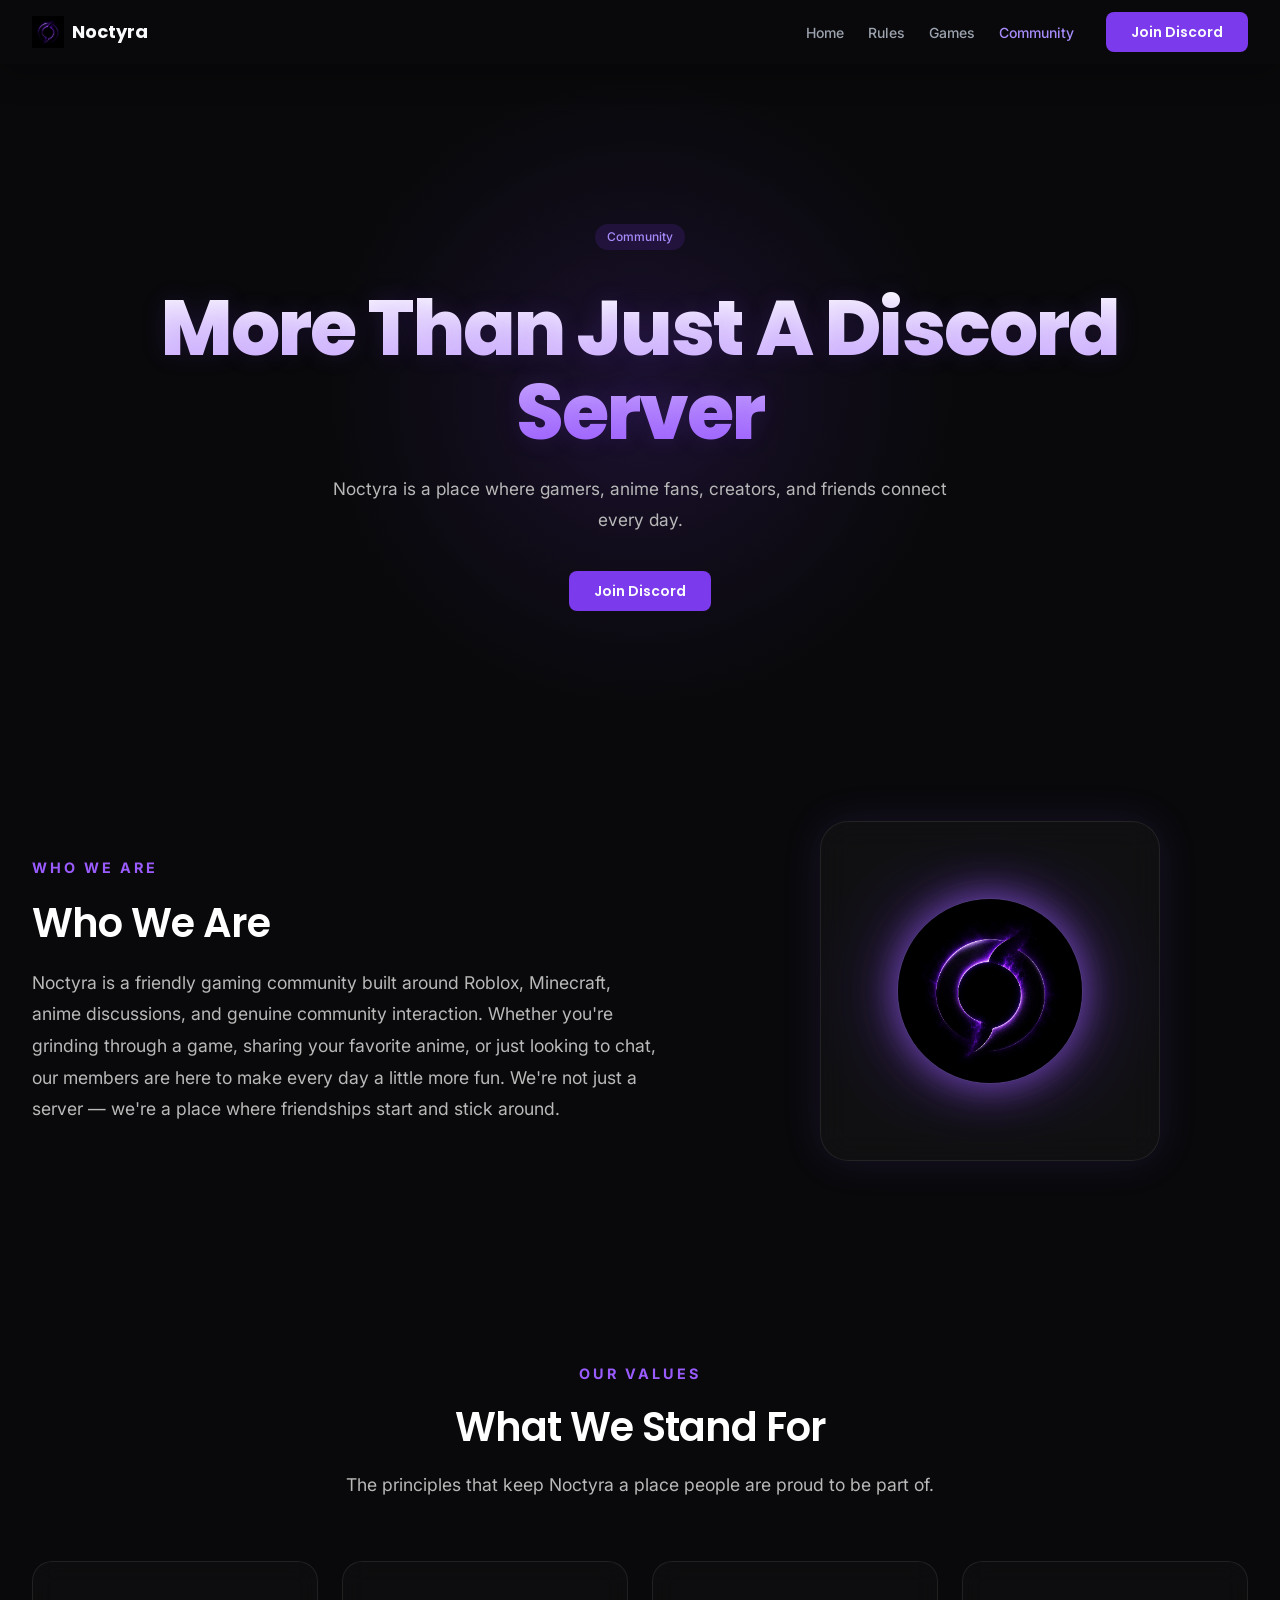
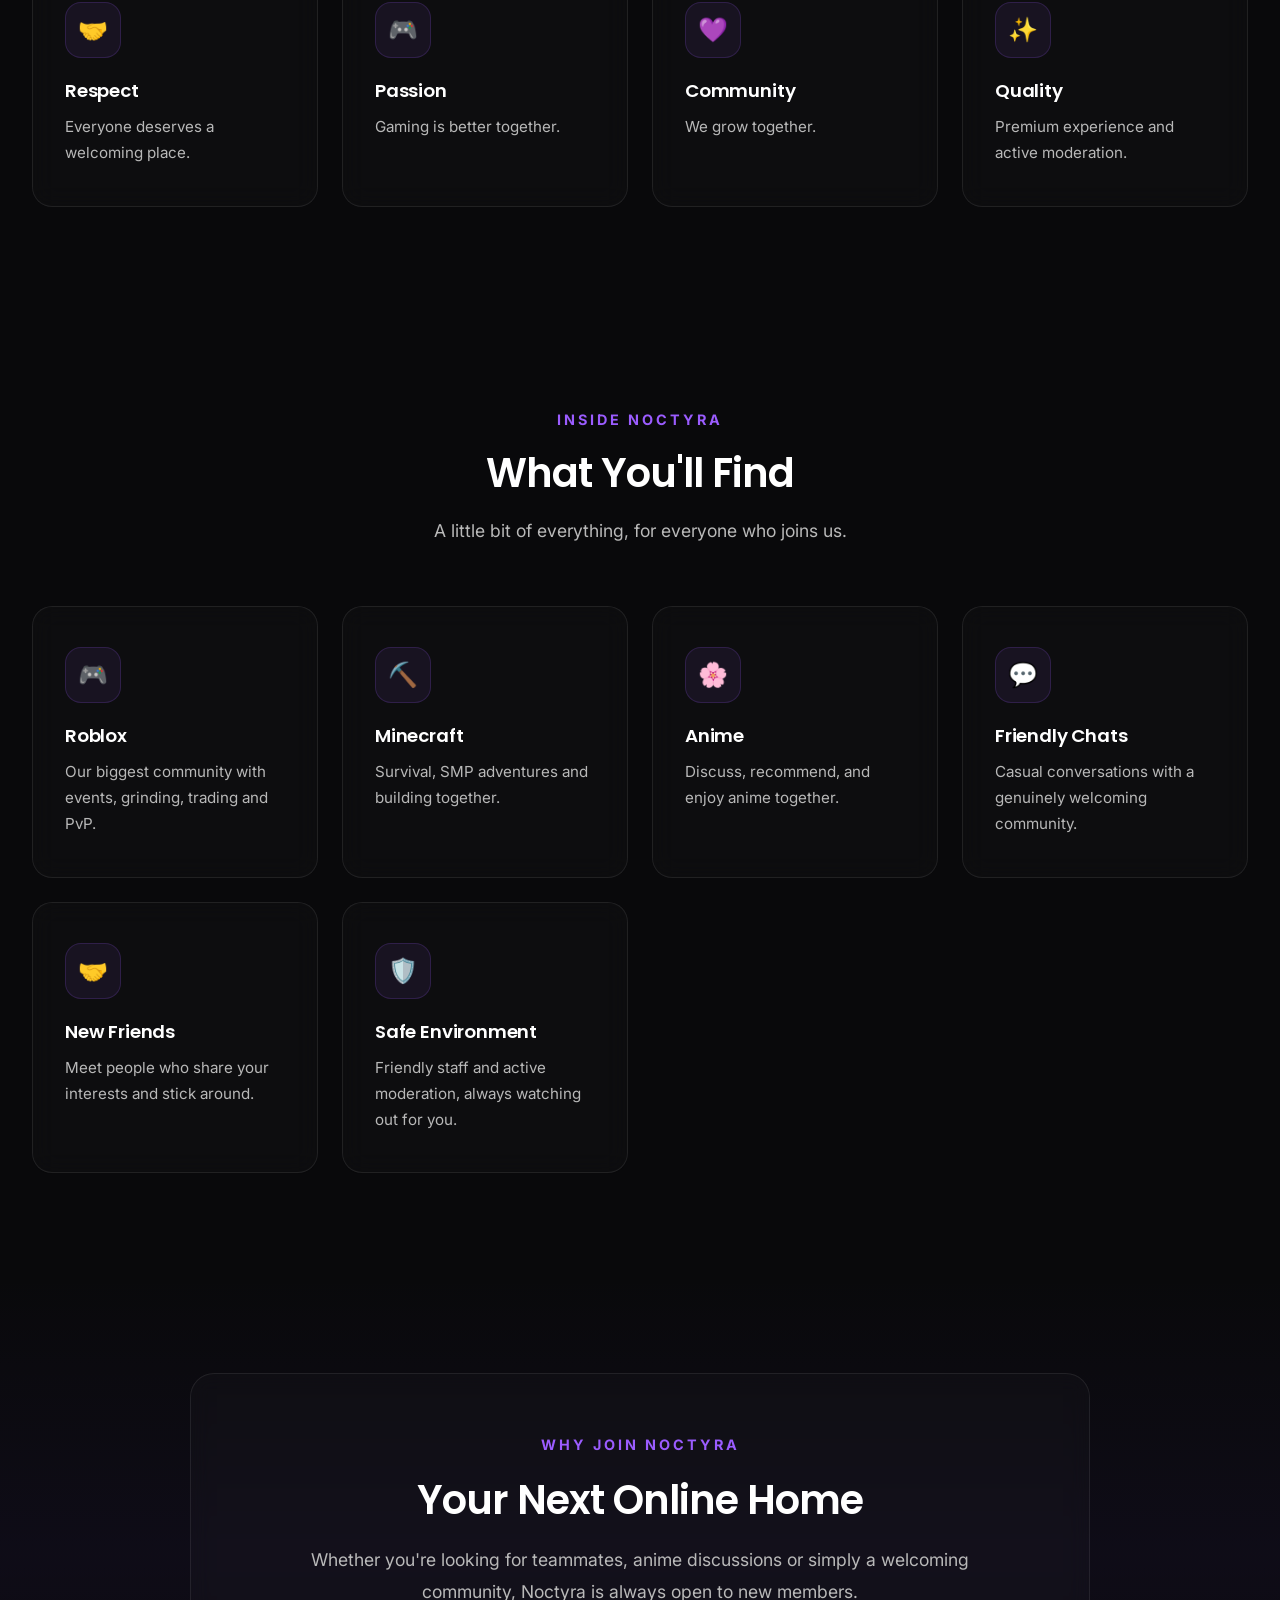
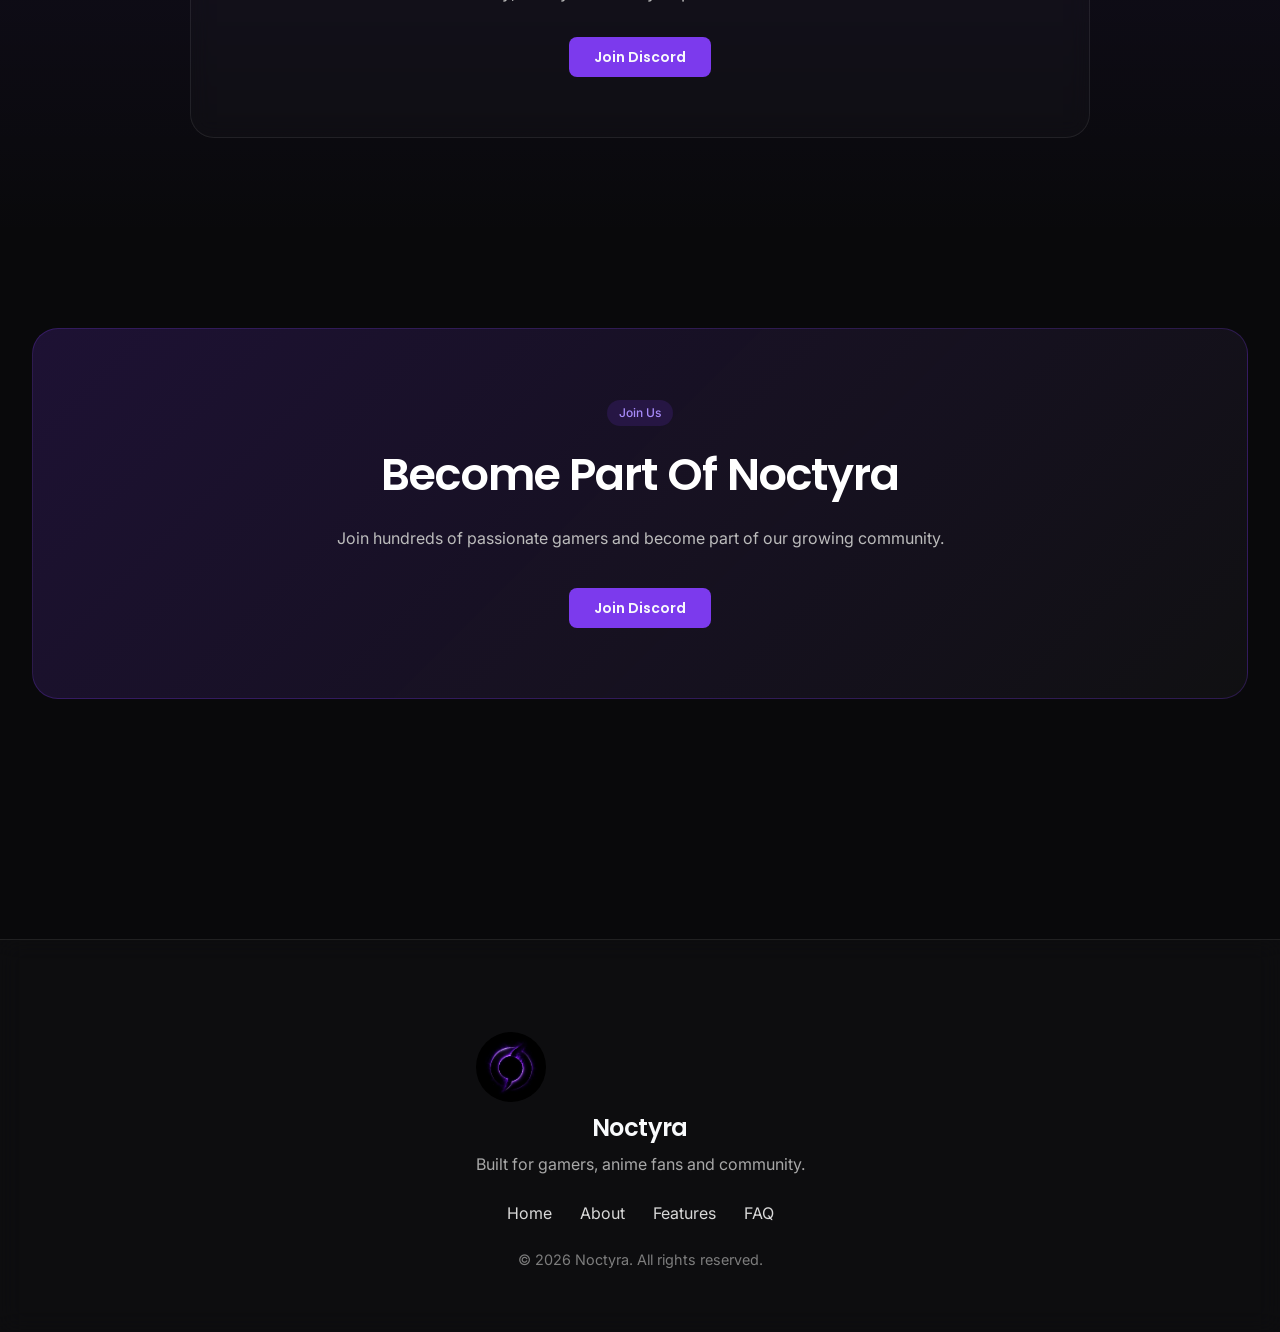
==== commit 58b49874: "made rules.html and fixed everything about the navbar" ====
--- a/community.html
+++ b/community.html
@@ -46,11 +46,9 @@
           <nav class="nav" aria-label="Main navigation">
             <ul class="nav__list" role="list">
               <li><a href="index.html" class="nav__link">Home</a></li>
-              <li><a class="nav__link" href="#about">About</a></li>
-              <li><a class="nav__link" href="#features">Features</a></li>
-              <li><a class="nav__link" href="#faq">FAQ</a></li>
+              <li><a href="rules.html" class="nav__link">Rules</a></li>
+              <li><a href="games.html" class="nav__link">Games</a></li>
               <li><a href="community.html" class="nav__link">Community</a></li>
-              <li><a href="games.html" class="nav__link">Games</a><li>
             </ul>
 
             <a href="https://discord.gg/U5fAqrXTHS" class="btn btn--primary header__cta">
@@ -80,10 +78,10 @@
         aria-hidden="true"
       >
         <ul class="nav-mobile__list" role="list">
-          <li><a class="nav-mobile__link" href="#home">Home</a></li>
-          <li><a class="nav-mobile__link" href="#about">About</a></li>
-          <li><a class="nav-mobile__link" href="#features">Features</a></li>
-          <li><a class="nav-mobile__link" href="#faq">FAQ</a></li>
+          <li><a href="index.html" class="nav__link">Home</a></li>
+          <li><a href="rules.html" class="nav__link">Rules</a></li>
+          <li><a href="games.html" class="nav__link">Games</a></li>
+          <li><a href="community.html" class="nav__link">Community</a></li>
         </ul>
       </nav>
 
@@ -285,7 +283,7 @@
             <p>Built for gamers, anime fans and community.</p>
           </div>
           <div class="footer__links">
-            <a href="#home">Home</a>
+            <a href="community.html">Home</a>
             <a href="#about">About</a>
             <a href="#features">Features</a>
             <a href="#faq">FAQ</a>
